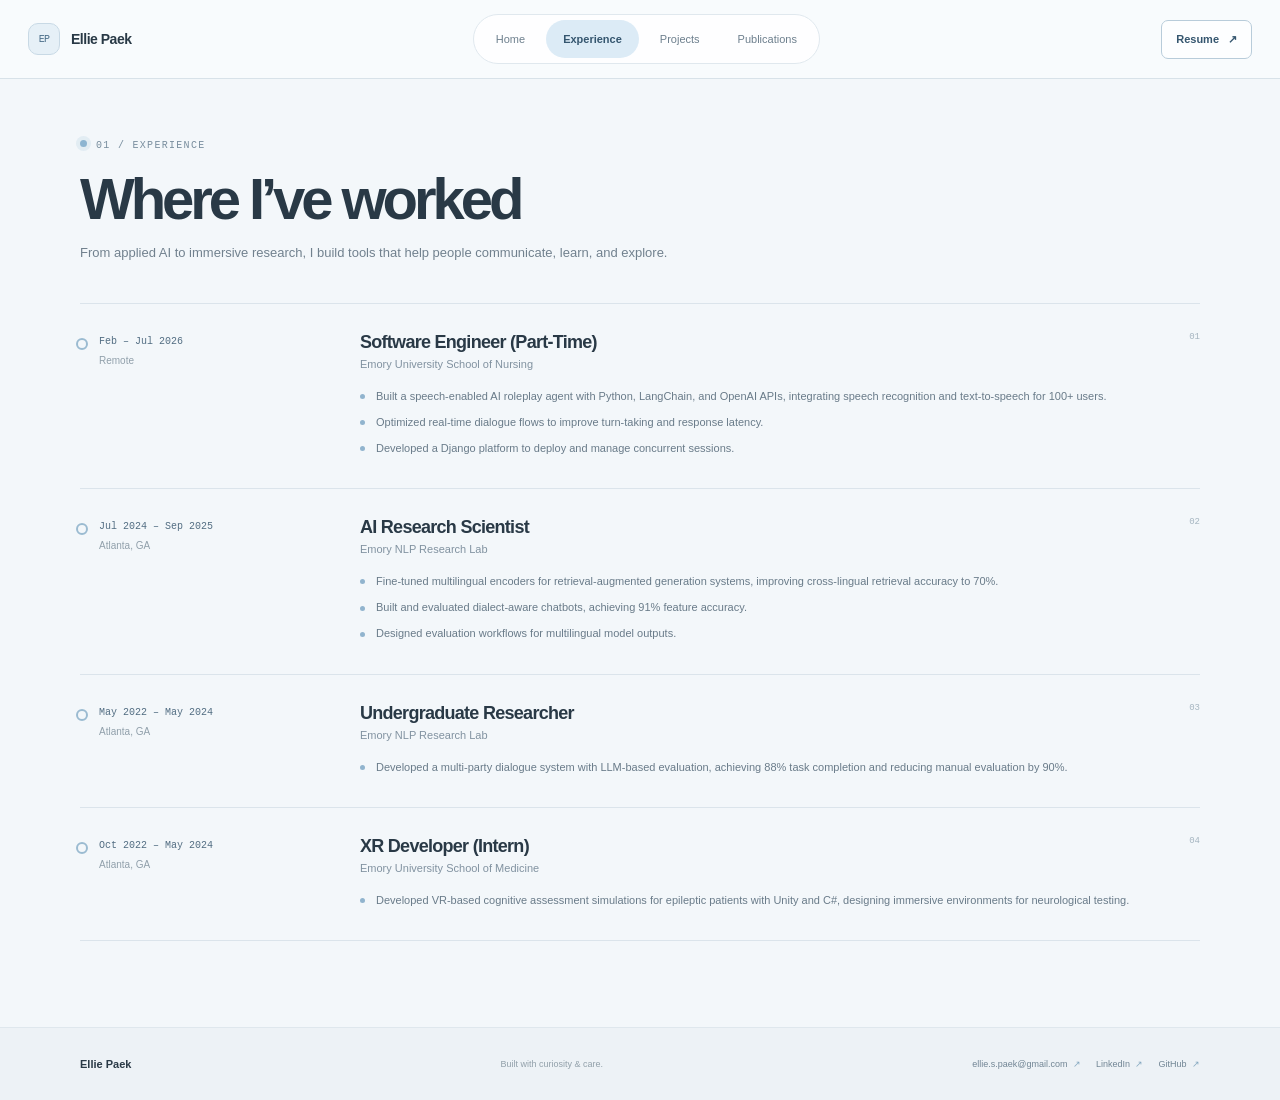
==== experience.html @ bc0ca7fd "adjust pages" ====
<!doctype html>
<html lang="en">
  <head>
    <meta charset="utf-8">
    <meta name="viewport" content="width=device-width, initial-scale=1">
    <meta name="theme-color" content="#f3f7fa">
    <meta name="description" content="Experience across applied AI, NLP research, and immersive systems.">
    <title>Experience — Portfolio</title>
    <link rel="icon" href="favicon.svg" type="image/svg+xml">
    <link rel="stylesheet" href="styles.css">
    <script src="content.js" defer></script>
    <script src="site.js" defer></script>
  </head>
  <body data-page="experience">
    <a class="skip-link" href="#main">Skip to content</a>
    <header class="site-header">
      <div class="header-inner">
        <a class="wordmark" href="index.html" aria-label="Home"><span class="wordmark-mark" aria-hidden="true">EP</span><span data-profile="name">Ellie Paek</span></a>
        <nav class="main-nav" aria-label="Main navigation">
          <a href="index.html" data-nav="home">Home</a><a href="experience.html" data-nav="experience">Experience</a><a href="projects.html" data-nav="projects">Projects</a><a href="publications.html" data-nav="publications">Publications</a>
        </nav>
        <a class="header-resume" href="assets/resume.pdf" target="_blank" rel="noopener">Resume <span aria-hidden="true">↗</span></a>
      </div>
    </header>
    <main id="main" class="page-main section-shell">
      <section class="page-intro" aria-labelledby="page-title">
        <p class="eyebrow"><span class="eyebrow-dot"></span>01 / EXPERIENCE</p>
        <h1 id="page-title">Where I’ve worked</h1>
        <p>From applied AI to immersive research, I build tools that help people communicate, learn, and explore.</p>
      </section>
      <section class="experience-list" id="experience-list" aria-label="Work experience"></section>
    </main>
    <footer class="site-footer"><div class="section-shell footer-inner"><a class="footer-name" href="index.html" data-profile="name">Ellie Paek</a><p>Built with curiosity &amp; care.</p><div class="footer-links" id="footer-links"></div></div></footer>
  </body>
</html>
---- styles.css ----
:root {
  --canvas: #f3f7fa;
  --surface: #ffffff;
  --surface-blue: #e8f1f7;
  --surface-silver: #edf1f4;
  --silver: #d4dfe7;
  --ink: #293946;
  --muted: #71818e;
  --line: #dbe4eb;
  --blue: #8eb1cb;
  --blue-soft: #dcecf8;
  --blue-deep: #476b87;
  --blue-dark: #35566f;
  --serif: Georgia, "Times New Roman", serif;
  --sans: "Avenir Next", Avenir, "Segoe UI", sans-serif;
  --display: "Avenir Next", Avenir, "Segoe UI", sans-serif;
  --mono: "SFMono-Regular", Consolas, "Liberation Mono", monospace;
  color-scheme: light;
}

* { box-sizing: border-box; }
body { min-width: 320px; margin: 0; color: var(--ink); background: var(--canvas); font-family: var(--sans); -webkit-font-smoothing: antialiased; }
a { color: inherit; text-decoration: none; }
a:focus-visible { outline: 3px solid #8db5d1; outline-offset: 3px; border-radius: 5px; }
::selection { color: var(--blue-dark); background: var(--blue-soft); }
.section-shell { width: min(1120px, calc(100% - 56px)); margin-inline: auto; }
.skip-link { position: fixed; z-index: 30; top: 10px; left: 10px; padding: 12px 16px; transform: translateY(-160%); color: white; background: var(--blue-dark); border-radius: 7px; }
.skip-link:focus { transform: translateY(0); }

.site-header { position: sticky; z-index: 20; top: 0; border-bottom: 1px solid rgba(208, 220, 229, .78); background: rgba(248, 251, 253, .94); backdrop-filter: blur(14px); }
.header-inner { display: flex; align-items: center; justify-content: space-between; gap: 28px; width: min(1280px, calc(100% - 56px)); min-height: 78px; margin-inline: auto; }
.wordmark { display: inline-flex; align-items: center; gap: 11px; flex: 0 0 auto; font-size: 14px; font-weight: 700; letter-spacing: -.035em; white-space: nowrap; }
.wordmark-mark { display: grid; width: 32px; height: 32px; place-items: center; border: 1px solid #c8d9e5; border-radius: 10px; color: var(--blue-deep); background: #e6f0f7; font: 10px var(--mono); letter-spacing: -.07em; }
.main-nav { display: flex; align-items: center; gap: 4px; padding: 5px; border: 1px solid #e0e8ee; border-radius: 999px; background: rgba(255, 255, 255, .76); }
.main-nav a { display: inline-flex; min-height: 38px; align-items: center; padding: 0 17px; border-radius: 999px; color: #6d7f8d; font-size: 11px; transition: color .18s ease, background .18s ease; white-space: nowrap; }
.main-nav a:hover { color: var(--blue-dark); background: #f0f6fa; }
.main-nav a[aria-current="page"] { color: var(--blue-dark); background: #dcebf6; font-weight: 700; }
.header-resume { display: inline-flex; align-items: center; gap: 9px; min-height: 39px; padding: 0 14px; border: 1px solid #b8ccda; border-radius: 7px; color: var(--blue-dark); background: rgba(255,255,255,.75); font-size: 11px; font-weight: 650; white-space: nowrap; transition: background .18s ease, border-color .18s ease; }
.header-resume:hover { border-color: var(--blue); background: #e8f2f8; }

.eyebrow { margin: 0; color: #788d9d; font: 10px var(--mono); letter-spacing: .13em; text-transform: uppercase; }
.eyebrow-dot { display: inline-block; width: 7px; height: 7px; margin-right: 9px; border-radius: 50%; background: #8db5d1; box-shadow: 0 0 0 4px rgba(141, 181, 209, .17); vertical-align: 1px; }
.hero { display: grid; grid-template-columns: minmax(0, 1fr) minmax(340px, .82fr); align-items: center; gap: clamp(44px, 7vw, 88px); padding-top: 65px; padding-bottom: 51px; }
.hero h1 { margin: 22px 0 18px; font: 750 clamp(46px, 6.5vw, 74px)/1.045 var(--display); letter-spacing: -.075em; }
.headline-accent { color: #6d98b6; font-family: var(--serif); font-weight: 400; font-style: italic; letter-spacing: -.06em; }
.hero-lede { max-width: 470px; margin: 0; color: #687b89; font-size: 15px; line-height: 1.8; }
.hero-actions { display: flex; align-items: center; flex-wrap: wrap; gap: 24px; margin-top: 27px; }
.button { display: inline-flex; min-height: 46px; align-items: center; justify-content: center; gap: 18px; padding: 0 17px; border: 1px solid transparent; border-radius: 7px; font-size: 11px; font-weight: 650; transition: transform .18s ease, background .18s ease; }
.button:hover { transform: translateY(-2px); }
.button-primary { color: white; background: var(--blue-deep); box-shadow: 0 5px 14px rgba(71, 107, 135, .14); }
.button-primary:hover { background: var(--blue-dark); }
.text-link { color: var(--blue-deep); font-size: 11px; font-weight: 650; }
.text-link:hover { color: #3a617f; }
.text-link span { margin-left: 5px; }
.hero-socials { display: flex; flex-wrap: wrap; gap: 20px; margin-top: 33px; }
.hero-socials a, .footer-links a { color: #718594; font-size: 10px; transition: color .18s ease; }
.hero-socials a:hover, .footer-links a:hover { color: var(--blue-deep); }
.hero-socials a span, .footer-links a span { margin-left: 3px; color: #86a9c1; }

.hero-art { position: relative; min-height: 390px; overflow: hidden; padding: 18px 21px 16px; border: 1px solid #d3e1eb; border-radius: 16px; background: linear-gradient(145deg, #deedf7 2%, #eaf1f5 53%, #edf2f5 100%); box-shadow: 0 17px 45px rgba(89, 120, 144, .09); }
.hero-art::before { position: absolute; top: -80px; right: -70px; width: 220px; height: 220px; border: 1px solid rgba(111, 151, 181, .18); border-radius: 50%; content: ""; }
.art-topline, .art-bottomline { position: relative; z-index: 2; display: flex; justify-content: space-between; gap: 14px; color: #7891a3; font: 9px var(--mono); letter-spacing: .1em; }
.orbit-graphic { position: relative; width: min(100%, 315px); aspect-ratio: 1; margin: 0 auto -28px; }
.orbit { position: absolute; inset: 11% 7%; border: 1px solid rgba(68, 106, 137, .23); border-radius: 50%; transform: rotate(-24deg) scaleY(.55); }
.orbit-one { inset: 17% 9%; transform: rotate(47deg) scaleY(.58); }
.orbit-two { inset: 9% 15%; transform: rotate(-55deg) scaleY(.68); }
.orbit-three { inset: 25% 8%; transform: rotate(4deg) scaleY(.83); }
.orbit-core { position: absolute; top: 50%; left: 50%; display: grid; width: 78px; height: 78px; place-items: center; transform: translate(-50%, -50%); border: 1px solid rgba(63, 100, 128, .22); border-radius: 50%; color: var(--blue-deep); background: rgba(255, 255, 255, .82); box-shadow: 0 0 0 11px rgba(255,255,255,.36), 0 0 0 12px rgba(74,117,149,.1); font: 12px var(--mono); }
.orbit-node { position: absolute; display: block; width: 11px; height: 11px; border: 3px solid #e5eff5; border-radius: 50%; background: #7ca4c1; box-shadow: 0 0 0 1px rgba(66, 102, 130, .22); }
.node-one { top: 16%; left: 35%; }
.node-two { top: 55%; right: 11%; background: #a4b8c7; }
.node-three { bottom: 12%; left: 34%; background: #9abbd2; }
.orbit-label { position: absolute; color: #7891a3; font: 8px var(--mono); letter-spacing: .13em; }
.label-one { top: 22%; right: 8%; }
.label-two { bottom: 24%; right: 8%; }
.label-three { top: 47%; left: 5%; }
.art-caption { position: relative; z-index: 2; display: flex; align-items: end; justify-content: space-between; padding: 0 3px 16px; }
.art-kicker { margin: 0 0 7px; color: #8297a6; font: 9px var(--mono); letter-spacing: .1em; text-transform: uppercase; }
.art-caption h2 { margin: 0; color: #314a5c; font: 550 21px/1.22 var(--display); letter-spacing: -.05em; }
.caption-arrow { display: grid; width: 29px; height: 29px; place-items: center; border: 1px solid rgba(69, 108, 139, .3); border-radius: 50%; color: var(--blue-deep); font-size: 13px; }
.art-bottomline { padding-top: 11px; border-top: 1px solid rgba(72, 108, 136, .18); font-size: 8px; }

.impact-grid { display: grid; grid-template-columns: repeat(3, minmax(0, 1fr)); gap: 15px; padding-bottom: 48px; }
.highlight-card { position: relative; display: grid; min-height: 98px; grid-template-columns: auto 1fr; align-content: center; align-items: center; column-gap: 15px; padding: 18px 21px; border: 1px solid var(--line); border-radius: 11px; background: rgba(255,255,255,.76); }
.impact-number { grid-row: span 2; color: #6288a5; font: 650 33px/.95 var(--display); letter-spacing: -.07em; }
.impact-label { max-width: 220px; color: #71818e; font-size: 10px; line-height: 1.45; }
.impact-index { position: absolute; top: 13px; right: 14px; color: #a1b2bf; font: 8px var(--mono); }

.home-profile { display: grid; grid-template-columns: .94fr 1.06fr; gap: 16px; padding-bottom: 30px; }
.profile-card { min-width: 0; padding: 26px 27px 27px; border: 1px solid var(--line); border-radius: 12px; background: var(--surface); }
.profile-card h2 { margin: 10px 0 22px; font: 600 24px/1.18 var(--display); letter-spacing: -.055em; }
.education-item { padding-top: 15px; border-top: 1px solid var(--line); }
.education-top { display: flex; align-items: baseline; justify-content: space-between; gap: 12px; }
.education-top h3 { margin: 0; font: 650 13px var(--display); }
.education-top span { color: #8798a5; font: 9px var(--mono); white-space: nowrap; }
.education-location { margin: 6px 0 0; color: #95a3ae; font-size: 10px; }
.degree-list { display: grid; gap: 8px; margin: 15px 0 0; padding: 0; list-style: none; }
.degree-list li { color: #657888; font-size: 10px; line-height: 1.55; }
.education-detail { margin: 13px 0 0; color: #8796a2; font-size: 10px; line-height: 1.7; }
.skills-list { display: grid; grid-template-columns: 1fr 1fr; gap: 18px 20px; }
.skill-group h3 { margin: 0; color: #6e8292; font: 10px var(--mono); }
.tag-list { display: flex; flex-wrap: wrap; gap: 6px; margin: 10px 0 0; padding: 0; list-style: none; }
.tag-list li { padding: 6px 8px; border: 1px solid #d9e4eb; border-radius: 5px; color: #647b8e; background: #f6f9fb; font: 8px var(--mono); }

.resume-band { display: flex; align-items: center; justify-content: space-between; gap: 28px; margin-bottom: 58px; padding: 26px 30px; border: 1px solid #cedde7; border-radius: 12px; background: linear-gradient(100deg, #e1eef7, #ecf1f4); }
.resume-band .eyebrow { color: #718b9e; }
.resume-band h2 { margin: 7px 0 5px; font: 600 25px var(--display); letter-spacing: -.055em; }
.resume-band p:last-child { margin: 0; color: #708392; font-size: 10px; }
.resume-actions { display: flex; align-items: center; flex-wrap: wrap; gap: 18px; }
.button-light { border-color: #c8dbe8; color: var(--blue-dark); background: rgba(255,255,255,.78); }
.button-light:hover { background: white; }
.resume-download { color: #617b8f; font-size: 10px; font-weight: 600; }
.resume-download span { margin-left: 4px; color: #86a9c1; }

.page-main { min-height: calc(100vh - 178px); padding-top: 61px; padding-bottom: 86px; }
.page-intro { max-width: 760px; margin-bottom: 39px; }
.page-intro h1 { margin: 17px 0 11px; font: 650 clamp(39px, 5vw, 58px)/1.08 var(--display); letter-spacing: -.07em; }
.page-intro > p:last-child { max-width: 600px; margin: 0; color: #71818e; font-size: 13px; line-height: 1.7; }

.experience-list { border-top: 1px solid var(--line); }
.experience-item { position: relative; display: grid; grid-template-columns: 185px minmax(0, 1fr); gap: clamp(28px, 6vw, 76px); padding: 28px 0 31px 19px; border-bottom: 1px solid var(--line); }
.experience-item::before { position: absolute; top: 34px; left: -4px; width: 8px; height: 8px; border: 2px solid #9bbbd1; border-radius: 50%; background: var(--canvas); content: ""; }
.experience-date { display: flex; flex-direction: column; gap: 8px; padding-top: 4px; color: #526d82; font: 10px var(--mono); }
.experience-location { color: #91a0ab; font: 10px var(--sans); }
.experience-title-row { display: flex; justify-content: space-between; gap: 22px; }
.experience-body h2 { margin: 0; font: 650 18px var(--display); letter-spacing: -.04em; }
.organization { margin: 5px 0 0; color: #8192a0; font-size: 11px; }
.entry-number { color: #a5b5c0; font: 9px var(--mono); }
.experience-body ul { display: grid; gap: 8px; margin: 17px 0 0; padding: 0; list-style: none; }
.experience-body li { position: relative; padding-left: 16px; color: #697b89; font-size: 11px; line-height: 1.65; }
.experience-body li::before { position: absolute; top: .66em; left: 0; width: 5px; height: 5px; border-radius: 50%; background: #91b4ce; content: ""; }

.project-grid { display: grid; grid-template-columns: repeat(2, minmax(0, 1fr)); align-items: stretch; gap: 18px; }
.project-card { overflow: hidden; border: 1px solid var(--line); border-radius: 12px; background: var(--surface); box-shadow: 0 6px 22px rgba(77, 105, 125, .045); }
.project-top { display: flex; align-items: center; justify-content: space-between; gap: 12px; padding: 15px 17px; color: #8b9aa5; font: 9px var(--mono); letter-spacing: .06em; }
.project-index { color: #6686a0; }
.project-art { position: relative; display: grid; height: 175px; place-items: center; overflow: hidden; margin: 0 11px; border-radius: 7px; }
.project-art-blue { background: #dcecf8; }
.project-art-silver { background: #e8edf1; }
.project-art::before, .project-art::after { position: absolute; width: 230px; height: 76px; transform: rotate(-18deg); border: 1px solid rgba(80, 117, 145, .22); border-radius: 50%; content: ""; }
.project-art::after { width: 260px; height: 112px; transform: rotate(29deg); }
.project-art-word { position: relative; z-index: 1; color: rgba(49, 74, 94, .82); font: 750 31px var(--display); letter-spacing: -.08em; }
.project-art-mark { position: absolute; right: 20px; bottom: 12px; color: rgba(65, 96, 120, .68); font: 31px var(--serif); }
.project-copy { padding: 21px 22px 22px; }
.project-copy h2 { margin: 0 0 10px; font: 650 21px var(--display); letter-spacing: -.05em; }
.project-copy h2 a:hover { color: var(--blue-deep); }
.project-copy h2 a span { color: #84a9c4; font-size: 12px; }
.project-copy p { margin: 0; color: #687c8b; font-size: 11px; line-height: 1.7; }
.project-copy .project-detail { margin-top: 8px; color: #8796a1; font-size: 10px; }

.publication-list { border-top: 1px solid var(--line); }
.publication-item { display: grid; grid-template-columns: 40px minmax(0, 1fr); gap: 15px; padding: 24px 18px; border-bottom: 1px solid var(--line); background: rgba(255,255,255,.48); }
.publication-item:nth-child(even) { background: rgba(230, 239, 245, .42); }
.publication-index { padding-top: 4px; color: #7294ae; font: 10px var(--mono); }
.publication-main h2 { max-width: 760px; margin: 0; font: 550 16px/1.5 var(--display); letter-spacing: -.02em; }
.publication-main h2 a:hover { color: var(--blue-deep); }
.publication-main h2 a span { padding-left: 4px; color: #7ea4c0; font-size: 12px; }
.publication-main p { margin: 9px 0 0; color: #8193a0; font: 9px var(--mono); }

.site-footer { border-top: 1px solid #dfe7ed; background: rgba(233, 240, 245, .58); }
.footer-inner { display: flex; align-items: center; justify-content: space-between; gap: 20px; min-height: 72px; }
.footer-name { font: 650 11px var(--display); }
.footer-inner > p { margin: 0; color: #92a0aa; font-size: 9px; }
.footer-links { display: flex; flex-wrap: wrap; gap: 15px; }
.footer-links a { font-size: 9px; }

@media (max-width: 850px) {
  .header-inner { gap: 15px; }
  .main-nav a { padding-inline: 12px; }
  .hero { grid-template-columns: minmax(0, 1fr) minmax(290px, .82fr); gap: 28px; }
  .hero-art { min-height: 355px; }
  .orbit-graphic { width: min(100%, 290px); margin-top: -3px; }
  .impact-number { font-size: 29px; }
  .highlight-card { padding-inline: 15px; column-gap: 11px; }
}
@media (max-width: 700px) {
  .section-shell { width: min(100% - 36px, 560px); }
  .header-inner { display: grid; grid-template-columns: 1fr auto; gap: 10px; width: calc(100% - 36px); padding-block: 10px 8px; }
  .wordmark { font-size: 12px; }
  .main-nav { grid-column: 1 / -1; grid-row: 2; width: 100%; justify-content: flex-start; overflow-x: auto; border-radius: 9px; scrollbar-width: none; }
  .main-nav::-webkit-scrollbar { display: none; }
  .main-nav a { min-height: 37px; padding-inline: 15px; }
  .header-resume { grid-column: 2; grid-row: 1; min-height: 36px; }
  .hero { grid-template-columns: 1fr; gap: 35px; padding-top: 43px; padding-bottom: 31px; }
  .hero h1 { margin-top: 19px; font-size: clamp(45px, 11.5vw, 62px); }
  .hero-lede { font-size: 13px; }
  .hero-art { min-height: 345px; }
  .orbit-graphic { width: min(100%, 285px); }
  .hero-socials { margin-top: 26px; }
  .impact-grid { grid-template-columns: 1fr; gap: 9px; padding-bottom: 30px; }
  .highlight-card { min-height: 75px; padding: 13px 17px; }
  .impact-number { min-width: 76px; font-size: 28px; }
  .home-profile { grid-template-columns: 1fr; gap: 11px; padding-bottom: 22px; }
  .profile-card { padding: 23px 21px; }
  .profile-card h2 { font-size: 22px; }
  .resume-band { display: block; margin-bottom: 35px; padding: 23px 21px; }
  .resume-band h2 { font-size: 23px; }
  .resume-actions { margin-top: 20px; }
  .page-main { min-height: calc(100vh - 200px); padding-top: 43px; padding-bottom: 57px; }
  .page-intro { margin-bottom: 30px; }
  .page-intro h1 { font-size: clamp(38px, 9vw, 50px); }
  .page-intro > p:last-child { font-size: 12px; }
  .experience-item { grid-template-columns: 1fr; gap: 12px; padding: 23px 0 25px 17px; }
  .experience-date { flex-direction: row; gap: 14px; }
  .experience-body h2 { font-size: 16px; }
  .experience-body ul { margin-top: 13px; }
  .project-grid { grid-template-columns: 1fr; gap: 13px; }
  .project-art { height: 155px; }
  .publication-item { grid-template-columns: 28px minmax(0,1fr); gap: 10px; padding: 20px 12px; }
  .publication-main h2 { font-size: 14px; }
  .footer-inner { flex-wrap: wrap; min-height: 0; padding-block: 18px 21px; row-gap: 9px; }
  .footer-name { width: calc(50% - 10px); }
  .footer-inner > p { order: 3; width: 100%; }
  .footer-links { justify-content: flex-end; width: calc(50% + 10px); gap: 10px; }
}
@media (max-width: 390px) {
  .section-shell, .header-inner { width: calc(100% - 30px); }
  .main-nav a { padding-inline: 11px; font-size: 10px; }
  .hero-actions { gap: 16px; }
  .skills-list { grid-template-columns: 1fr; }
  .education-top { display: block; }
  .education-top span { display: block; margin-top: 5px; }
}
@media (prefers-reduced-motion: reduce) {
  *, *::before, *::after { transition-duration: .01ms !important; }
}
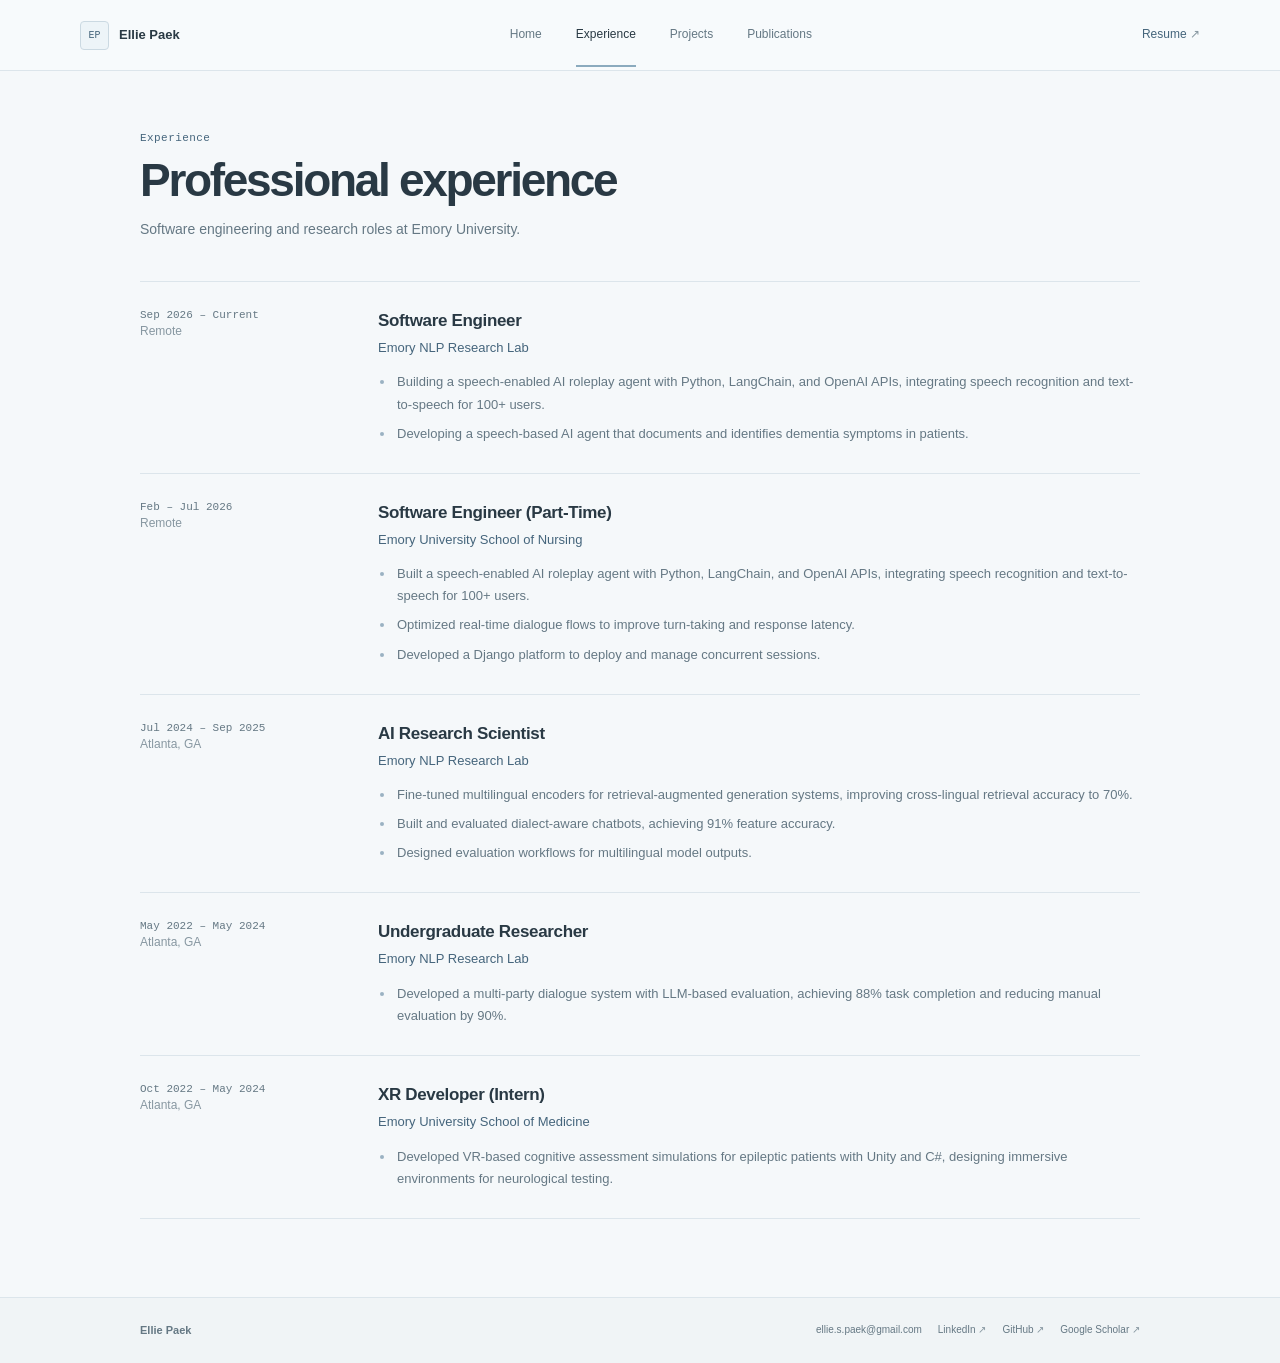
==== commit 654bd863: "updated resume" ====
--- a/experience.html
+++ b/experience.html
@@ -3,10 +3,10 @@
   <head>
     <meta charset="utf-8">
     <meta name="viewport" content="width=device-width, initial-scale=1">
-    <meta name="theme-color" content="#f3f7fa">
+    <meta name="theme-color" content="#f5f8fa">
     <meta name="description" content="Experience across applied AI, NLP research, and immersive systems.">
-    <title>Experience — Portfolio</title>
-    <link rel="icon" href="favicon.svg" type="image/svg+xml">
+    <title>Experience — Ellie Paek</title>
+    <link rel="icon" href="fronticon.png" type="image/png">
     <link rel="stylesheet" href="styles.css">
     <script src="content.js" defer></script>
     <script src="site.js" defer></script>
@@ -24,12 +24,12 @@
     </header>
     <main id="main" class="page-main section-shell">
       <section class="page-intro" aria-labelledby="page-title">
-        <p class="eyebrow"><span class="eyebrow-dot"></span>01 / EXPERIENCE</p>
-        <h1 id="page-title">Where I’ve worked</h1>
-        <p>From applied AI to immersive research, I build tools that help people communicate, learn, and explore.</p>
+        <p class="eyebrow">Experience</p>
+        <h1 id="page-title">Professional experience</h1>
+        <p>Software engineering and research roles at Emory University.</p>
       </section>
       <section class="experience-list" id="experience-list" aria-label="Work experience"></section>
     </main>
-    <footer class="site-footer"><div class="section-shell footer-inner"><a class="footer-name" href="index.html" data-profile="name">Ellie Paek</a><p>Built with curiosity &amp; care.</p><div class="footer-links" id="footer-links"></div></div></footer>
+    <footer class="site-footer"><div class="section-shell footer-inner"><a class="footer-name" href="index.html" data-profile="name">Ellie Paek</a><div class="footer-links" id="footer-links"></div></div></footer>
   </body>
 </html>
--- a/styles.css
+++ b/styles.css
@@ -1,226 +1,139 @@
 :root {
-  --canvas: #f3f7fa;
+  --canvas: #f5f8fa;
   --surface: #ffffff;
-  --surface-blue: #e8f1f7;
-  --surface-silver: #edf1f4;
-  --silver: #d4dfe7;
-  --ink: #293946;
-  --muted: #71818e;
-  --line: #dbe4eb;
-  --blue: #8eb1cb;
-  --blue-soft: #dcecf8;
-  --blue-deep: #476b87;
-  --blue-dark: #35566f;
-  --serif: Georgia, "Times New Roman", serif;
+  --surface-blue: #edf4f8;
+  --surface-silver: #eff2f4;
+  --ink: #293944;
+  --muted: #657884;
+  --quiet: #8797a1;
+  --line: #dce5eb;
+  --blue: #7595ad;
+  --blue-dark: #45657c;
   --sans: "Avenir Next", Avenir, "Segoe UI", sans-serif;
-  --display: "Avenir Next", Avenir, "Segoe UI", sans-serif;
   --mono: "SFMono-Regular", Consolas, "Liberation Mono", monospace;
   color-scheme: light;
 }
 
 * { box-sizing: border-box; }
-body { min-width: 320px; margin: 0; color: var(--ink); background: var(--canvas); font-family: var(--sans); -webkit-font-smoothing: antialiased; }
+html { min-width: 320px; }
+body { min-width: 320px; margin: 0; color: var(--ink); background: var(--canvas); font: 15px/1.65 var(--sans); -webkit-font-smoothing: antialiased; }
 a { color: inherit; text-decoration: none; }
-a:focus-visible { outline: 3px solid #8db5d1; outline-offset: 3px; border-radius: 5px; }
-::selection { color: var(--blue-dark); background: var(--blue-soft); }
-.section-shell { width: min(1120px, calc(100% - 56px)); margin-inline: auto; }
-.skip-link { position: fixed; z-index: 30; top: 10px; left: 10px; padding: 12px 16px; transform: translateY(-160%); color: white; background: var(--blue-dark); border-radius: 7px; }
+a:hover { color: var(--blue-dark); }
+a:focus-visible { outline: 2px solid var(--blue); outline-offset: 4px; border-radius: 2px; }
+::selection { color: var(--ink); background: #dceaf2; }
+.section-shell { width: min(1000px, calc(100% - 56px)); margin-inline: auto; }
+.skip-link { position: fixed; z-index: 30; top: 10px; left: 10px; padding: 10px 14px; transform: translateY(-160%); color: white; background: var(--blue-dark); }
 .skip-link:focus { transform: translateY(0); }
 
-.site-header { position: sticky; z-index: 20; top: 0; border-bottom: 1px solid rgba(208, 220, 229, .78); background: rgba(248, 251, 253, .94); backdrop-filter: blur(14px); }
-.header-inner { display: flex; align-items: center; justify-content: space-between; gap: 28px; width: min(1280px, calc(100% - 56px)); min-height: 78px; margin-inline: auto; }
-.wordmark { display: inline-flex; align-items: center; gap: 11px; flex: 0 0 auto; font-size: 14px; font-weight: 700; letter-spacing: -.035em; white-space: nowrap; }
-.wordmark-mark { display: grid; width: 32px; height: 32px; place-items: center; border: 1px solid #c8d9e5; border-radius: 10px; color: var(--blue-deep); background: #e6f0f7; font: 10px var(--mono); letter-spacing: -.07em; }
-.main-nav { display: flex; align-items: center; gap: 4px; padding: 5px; border: 1px solid #e0e8ee; border-radius: 999px; background: rgba(255, 255, 255, .76); }
-.main-nav a { display: inline-flex; min-height: 38px; align-items: center; padding: 0 17px; border-radius: 999px; color: #6d7f8d; font-size: 11px; transition: color .18s ease, background .18s ease; white-space: nowrap; }
-.main-nav a:hover { color: var(--blue-dark); background: #f0f6fa; }
-.main-nav a[aria-current="page"] { color: var(--blue-dark); background: #dcebf6; font-weight: 700; }
-.header-resume { display: inline-flex; align-items: center; gap: 9px; min-height: 39px; padding: 0 14px; border: 1px solid #b8ccda; border-radius: 7px; color: var(--blue-dark); background: rgba(255,255,255,.75); font-size: 11px; font-weight: 650; white-space: nowrap; transition: background .18s ease, border-color .18s ease; }
-.header-resume:hover { border-color: var(--blue); background: #e8f2f8; }
+.site-header { position: sticky; z-index: 20; top: 0; border-bottom: 1px solid var(--line); background: rgba(247, 250, 252, .96); }
+.header-inner { display: flex; align-items: center; justify-content: space-between; gap: 25px; width: min(1120px, calc(100% - 56px)); min-height: 70px; margin-inline: auto; }
+.wordmark { display: inline-flex; align-items: center; gap: 10px; flex: 0 0 auto; font-size: 13px; font-weight: 650; white-space: nowrap; }
+.wordmark-mark { display: grid; width: 29px; height: 29px; place-items: center; border: 1px solid #cbd9e2; border-radius: 4px; color: var(--blue-dark); background: var(--surface-blue); font: 10px var(--mono); }
+.main-nav { display: flex; align-items: center; gap: clamp(16px, 3vw, 34px); }
+.main-nav a { padding: 22px 0 20px; border-bottom: 2px solid transparent; color: var(--muted); font-size: 12px; white-space: nowrap; }
+.main-nav a:hover { color: var(--ink); }
+.main-nav a[aria-current="page"] { border-bottom-color: #8baabe; color: var(--ink); }
+.header-resume { color: var(--blue-dark); font-size: 12px; white-space: nowrap; }
+.header-resume span, .resume-actions span { color: var(--quiet); }
 
-.eyebrow { margin: 0; color: #788d9d; font: 10px var(--mono); letter-spacing: .13em; text-transform: uppercase; }
-.eyebrow-dot { display: inline-block; width: 7px; height: 7px; margin-right: 9px; border-radius: 50%; background: #8db5d1; box-shadow: 0 0 0 4px rgba(141, 181, 209, .17); vertical-align: 1px; }
-.hero { display: grid; grid-template-columns: minmax(0, 1fr) minmax(340px, .82fr); align-items: center; gap: clamp(44px, 7vw, 88px); padding-top: 65px; padding-bottom: 51px; }
-.hero h1 { margin: 22px 0 18px; font: 750 clamp(46px, 6.5vw, 74px)/1.045 var(--display); letter-spacing: -.075em; }
-.headline-accent { color: #6d98b6; font-family: var(--serif); font-weight: 400; font-style: italic; letter-spacing: -.06em; }
-.hero-lede { max-width: 470px; margin: 0; color: #687b89; font-size: 15px; line-height: 1.8; }
-.hero-actions { display: flex; align-items: center; flex-wrap: wrap; gap: 24px; margin-top: 27px; }
-.button { display: inline-flex; min-height: 46px; align-items: center; justify-content: center; gap: 18px; padding: 0 17px; border: 1px solid transparent; border-radius: 7px; font-size: 11px; font-weight: 650; transition: transform .18s ease, background .18s ease; }
-.button:hover { transform: translateY(-2px); }
-.button-primary { color: white; background: var(--blue-deep); box-shadow: 0 5px 14px rgba(71, 107, 135, .14); }
-.button-primary:hover { background: var(--blue-dark); }
-.text-link { color: var(--blue-deep); font-size: 11px; font-weight: 650; }
-.text-link:hover { color: #3a617f; }
-.text-link span { margin-left: 5px; }
-.hero-socials { display: flex; flex-wrap: wrap; gap: 20px; margin-top: 33px; }
-.hero-socials a, .footer-links a { color: #718594; font-size: 10px; transition: color .18s ease; }
-.hero-socials a:hover, .footer-links a:hover { color: var(--blue-deep); }
-.hero-socials a span, .footer-links a span { margin-left: 3px; color: #86a9c1; }
+.eyebrow { margin: 0; color: var(--blue-dark); font: 11px var(--mono); letter-spacing: .04em; }
+.home-main { min-height: calc(100vh - 130px); padding-top: 75px; padding-bottom: 54px; }
+.home-intro { max-width: 700px; padding-bottom: 41px; }
+.home-intro h1 { margin: 8px 0 15px; font-size: clamp(38px, 6vw, 56px); font-weight: 560; line-height: 1.13; letter-spacing: -.055em; }
+.home-lede { max-width: 630px; margin: 0; color: var(--muted); font-size: 16px; line-height: 1.8; }
+.contact-links { display: flex; flex-wrap: wrap; gap: 9px 22px; margin-top: 22px; }
+.contact-links a { color: var(--blue-dark); font-size: 12px; }
+.contact-links a:hover, .footer-links a:hover { text-decoration: underline; text-underline-offset: 3px; }
+.contact-links span, .footer-links span { color: var(--quiet); font-size: 10px; }
 
-.hero-art { position: relative; min-height: 390px; overflow: hidden; padding: 18px 21px 16px; border: 1px solid #d3e1eb; border-radius: 16px; background: linear-gradient(145deg, #deedf7 2%, #eaf1f5 53%, #edf2f5 100%); box-shadow: 0 17px 45px rgba(89, 120, 144, .09); }
-.hero-art::before { position: absolute; top: -80px; right: -70px; width: 220px; height: 220px; border: 1px solid rgba(111, 151, 181, .18); border-radius: 50%; content: ""; }
-.art-topline, .art-bottomline { position: relative; z-index: 2; display: flex; justify-content: space-between; gap: 14px; color: #7891a3; font: 9px var(--mono); letter-spacing: .1em; }
-.orbit-graphic { position: relative; width: min(100%, 315px); aspect-ratio: 1; margin: 0 auto -28px; }
-.orbit { position: absolute; inset: 11% 7%; border: 1px solid rgba(68, 106, 137, .23); border-radius: 50%; transform: rotate(-24deg) scaleY(.55); }
-.orbit-one { inset: 17% 9%; transform: rotate(47deg) scaleY(.58); }
-.orbit-two { inset: 9% 15%; transform: rotate(-55deg) scaleY(.68); }
-.orbit-three { inset: 25% 8%; transform: rotate(4deg) scaleY(.83); }
-.orbit-core { position: absolute; top: 50%; left: 50%; display: grid; width: 78px; height: 78px; place-items: center; transform: translate(-50%, -50%); border: 1px solid rgba(63, 100, 128, .22); border-radius: 50%; color: var(--blue-deep); background: rgba(255, 255, 255, .82); box-shadow: 0 0 0 11px rgba(255,255,255,.36), 0 0 0 12px rgba(74,117,149,.1); font: 12px var(--mono); }
-.orbit-node { position: absolute; display: block; width: 11px; height: 11px; border: 3px solid #e5eff5; border-radius: 50%; background: #7ca4c1; box-shadow: 0 0 0 1px rgba(66, 102, 130, .22); }
-.node-one { top: 16%; left: 35%; }
-.node-two { top: 55%; right: 11%; background: #a4b8c7; }
-.node-three { bottom: 12%; left: 34%; background: #9abbd2; }
-.orbit-label { position: absolute; color: #7891a3; font: 8px var(--mono); letter-spacing: .13em; }
-.label-one { top: 22%; right: 8%; }
-.label-two { bottom: 24%; right: 8%; }
-.label-three { top: 47%; left: 5%; }
-.art-caption { position: relative; z-index: 2; display: flex; align-items: end; justify-content: space-between; padding: 0 3px 16px; }
-.art-kicker { margin: 0 0 7px; color: #8297a6; font: 9px var(--mono); letter-spacing: .1em; text-transform: uppercase; }
-.art-caption h2 { margin: 0; color: #314a5c; font: 550 21px/1.22 var(--display); letter-spacing: -.05em; }
-.caption-arrow { display: grid; width: 29px; height: 29px; place-items: center; border: 1px solid rgba(69, 108, 139, .3); border-radius: 50%; color: var(--blue-deep); font-size: 13px; }
-.art-bottomline { padding-top: 11px; border-top: 1px solid rgba(72, 108, 136, .18); font-size: 8px; }
+.home-details { display: grid; grid-template-columns: .85fr 1.15fr; gap: 48px; padding: 25px 0 31px; border-top: 1px solid var(--line); border-bottom: 1px solid var(--line); }
+.detail-section h2, .resume-section h2 { margin: 0 0 18px; font-size: 17px; font-weight: 600; letter-spacing: -.02em; }
+.education-item { padding-top: 0; }
+.education-top { display: block; }
+.education-top h3 { margin: 0; font-size: 14px; font-weight: 600; }
+.education-top span { display: block; margin-top: 5px; color: var(--quiet); font: 11px var(--mono); }
+.education-location { margin: 3px 0 0; color: var(--quiet); font-size: 12px; }
+.degree-list { display: grid; gap: 7px; margin: 14px 0 0; padding: 0; list-style: none; }
+.degree-list li { color: var(--muted); font-size: 12px; line-height: 1.55; }
+.education-detail { margin: 12px 0 0; color: var(--quiet); font-size: 11px; line-height: 1.65; }
+.skills-list { display: grid; gap: 13px; }
+.skill-group { display: grid; grid-template-columns: 135px minmax(0, 1fr); gap: 12px; }
+.skill-group h3 { margin: 1px 0 0; color: var(--quiet); font-size: 11px; font-weight: 500; }
+.tag-list { display: flex; flex-wrap: wrap; gap: 0 9px; margin: 0; padding: 0; list-style: none; }
+.tag-list li { color: var(--muted); font-size: 11px; }
+.tag-list li:not(:last-child)::after { margin-left: 9px; color: #aab7c0; content: "·"; }
+.resume-section { display: flex; align-items: center; justify-content: space-between; gap: 24px; padding-top: 28px; }
+.resume-section h2 { margin-bottom: 2px; }
+.resume-section p { margin: 0; color: var(--muted); font-size: 12px; }
+.resume-actions { display: flex; flex-wrap: wrap; gap: 19px; }
+.resume-actions a { color: var(--blue-dark); font-size: 12px; }
 
-.impact-grid { display: grid; grid-template-columns: repeat(3, minmax(0, 1fr)); gap: 15px; padding-bottom: 48px; }
-.highlight-card { position: relative; display: grid; min-height: 98px; grid-template-columns: auto 1fr; align-content: center; align-items: center; column-gap: 15px; padding: 18px 21px; border: 1px solid var(--line); border-radius: 11px; background: rgba(255,255,255,.76); }
-.impact-number { grid-row: span 2; color: #6288a5; font: 650 33px/.95 var(--display); letter-spacing: -.07em; }
-.impact-label { max-width: 220px; color: #71818e; font-size: 10px; line-height: 1.45; }
-.impact-index { position: absolute; top: 13px; right: 14px; color: #a1b2bf; font: 8px var(--mono); }
-
-.home-profile { display: grid; grid-template-columns: .94fr 1.06fr; gap: 16px; padding-bottom: 30px; }
-.profile-card { min-width: 0; padding: 26px 27px 27px; border: 1px solid var(--line); border-radius: 12px; background: var(--surface); }
-.profile-card h2 { margin: 10px 0 22px; font: 600 24px/1.18 var(--display); letter-spacing: -.055em; }
-.education-item { padding-top: 15px; border-top: 1px solid var(--line); }
-.education-top { display: flex; align-items: baseline; justify-content: space-between; gap: 12px; }
-.education-top h3 { margin: 0; font: 650 13px var(--display); }
-.education-top span { color: #8798a5; font: 9px var(--mono); white-space: nowrap; }
-.education-location { margin: 6px 0 0; color: #95a3ae; font-size: 10px; }
-.degree-list { display: grid; gap: 8px; margin: 15px 0 0; padding: 0; list-style: none; }
-.degree-list li { color: #657888; font-size: 10px; line-height: 1.55; }
-.education-detail { margin: 13px 0 0; color: #8796a2; font-size: 10px; line-height: 1.7; }
-.skills-list { display: grid; grid-template-columns: 1fr 1fr; gap: 18px 20px; }
-.skill-group h3 { margin: 0; color: #6e8292; font: 10px var(--mono); }
-.tag-list { display: flex; flex-wrap: wrap; gap: 6px; margin: 10px 0 0; padding: 0; list-style: none; }
-.tag-list li { padding: 6px 8px; border: 1px solid #d9e4eb; border-radius: 5px; color: #647b8e; background: #f6f9fb; font: 8px var(--mono); }
-
-.resume-band { display: flex; align-items: center; justify-content: space-between; gap: 28px; margin-bottom: 58px; padding: 26px 30px; border: 1px solid #cedde7; border-radius: 12px; background: linear-gradient(100deg, #e1eef7, #ecf1f4); }
-.resume-band .eyebrow { color: #718b9e; }
-.resume-band h2 { margin: 7px 0 5px; font: 600 25px var(--display); letter-spacing: -.055em; }
-.resume-band p:last-child { margin: 0; color: #708392; font-size: 10px; }
-.resume-actions { display: flex; align-items: center; flex-wrap: wrap; gap: 18px; }
-.button-light { border-color: #c8dbe8; color: var(--blue-dark); background: rgba(255,255,255,.78); }
-.button-light:hover { background: white; }
-.resume-download { color: #617b8f; font-size: 10px; font-weight: 600; }
-.resume-download span { margin-left: 4px; color: #86a9c1; }
-
-.page-main { min-height: calc(100vh - 178px); padding-top: 61px; padding-bottom: 86px; }
-.page-intro { max-width: 760px; margin-bottom: 39px; }
-.page-intro h1 { margin: 17px 0 11px; font: 650 clamp(39px, 5vw, 58px)/1.08 var(--display); letter-spacing: -.07em; }
-.page-intro > p:last-child { max-width: 600px; margin: 0; color: #71818e; font-size: 13px; line-height: 1.7; }
+.page-main { min-height: calc(100vh - 130px); padding-top: 61px; padding-bottom: 78px; }
+.page-intro { max-width: 700px; margin-bottom: 39px; }
+.page-intro h1 { margin: 9px 0 10px; font-size: clamp(34px, 5vw, 46px); font-weight: 560; line-height: 1.2; letter-spacing: -.05em; }
+.page-intro > p:last-child { max-width: 640px; margin: 0; color: var(--muted); font-size: 14px; line-height: 1.7; }
 
 .experience-list { border-top: 1px solid var(--line); }
-.experience-item { position: relative; display: grid; grid-template-columns: 185px minmax(0, 1fr); gap: clamp(28px, 6vw, 76px); padding: 28px 0 31px 19px; border-bottom: 1px solid var(--line); }
-.experience-item::before { position: absolute; top: 34px; left: -4px; width: 8px; height: 8px; border: 2px solid #9bbbd1; border-radius: 50%; background: var(--canvas); content: ""; }
-.experience-date { display: flex; flex-direction: column; gap: 8px; padding-top: 4px; color: #526d82; font: 10px var(--mono); }
-.experience-location { color: #91a0ab; font: 10px var(--sans); }
-.experience-title-row { display: flex; justify-content: space-between; gap: 22px; }
-.experience-body h2 { margin: 0; font: 650 18px var(--display); letter-spacing: -.04em; }
-.organization { margin: 5px 0 0; color: #8192a0; font-size: 11px; }
-.entry-number { color: #a5b5c0; font: 9px var(--mono); }
-.experience-body ul { display: grid; gap: 8px; margin: 17px 0 0; padding: 0; list-style: none; }
-.experience-body li { position: relative; padding-left: 16px; color: #697b89; font-size: 11px; line-height: 1.65; }
-.experience-body li::before { position: absolute; top: .66em; left: 0; width: 5px; height: 5px; border-radius: 50%; background: #91b4ce; content: ""; }
+.experience-item { display: grid; grid-template-columns: 180px minmax(0, 1fr); gap: clamp(24px, 5vw, 58px); padding: 25px 0 28px; border-bottom: 1px solid var(--line); }
+.experience-date { display: flex; flex-direction: column; gap: 3px; padding-top: 2px; color: var(--muted); font: 11px var(--mono); }
+.experience-location { color: var(--quiet); font: 12px var(--sans); }
+.experience-title-row { display: flex; justify-content: space-between; gap: 20px; }
+.experience-body h2 { margin: 0; font-size: 17px; font-weight: 600; letter-spacing: -.02em; }
+.organization { margin: 2px 0 0; color: var(--blue-dark); font-size: 13px; }
+.experience-body ul { display: grid; gap: 7px; margin: 13px 0 0; padding-left: 17px; color: var(--muted); }
+.experience-body li { padding-left: 2px; font-size: 13px; line-height: 1.7; }
+.experience-body li::marker { color: #9ab2c2; }
 
-.project-grid { display: grid; grid-template-columns: repeat(2, minmax(0, 1fr)); align-items: stretch; gap: 18px; }
-.project-card { overflow: hidden; border: 1px solid var(--line); border-radius: 12px; background: var(--surface); box-shadow: 0 6px 22px rgba(77, 105, 125, .045); }
-.project-top { display: flex; align-items: center; justify-content: space-between; gap: 12px; padding: 15px 17px; color: #8b9aa5; font: 9px var(--mono); letter-spacing: .06em; }
-.project-index { color: #6686a0; }
-.project-art { position: relative; display: grid; height: 175px; place-items: center; overflow: hidden; margin: 0 11px; border-radius: 7px; }
-.project-art-blue { background: #dcecf8; }
-.project-art-silver { background: #e8edf1; }
-.project-art::before, .project-art::after { position: absolute; width: 230px; height: 76px; transform: rotate(-18deg); border: 1px solid rgba(80, 117, 145, .22); border-radius: 50%; content: ""; }
-.project-art::after { width: 260px; height: 112px; transform: rotate(29deg); }
-.project-art-word { position: relative; z-index: 1; color: rgba(49, 74, 94, .82); font: 750 31px var(--display); letter-spacing: -.08em; }
-.project-art-mark { position: absolute; right: 20px; bottom: 12px; color: rgba(65, 96, 120, .68); font: 31px var(--serif); }
-.project-copy { padding: 21px 22px 22px; }
-.project-copy h2 { margin: 0 0 10px; font: 650 21px var(--display); letter-spacing: -.05em; }
-.project-copy h2 a:hover { color: var(--blue-deep); }
-.project-copy h2 a span { color: #84a9c4; font-size: 12px; }
-.project-copy p { margin: 0; color: #687c8b; font-size: 11px; line-height: 1.7; }
-.project-copy .project-detail { margin-top: 8px; color: #8796a1; font-size: 10px; }
+.project-grid { display: grid; grid-template-columns: repeat(2, minmax(0, 1fr)); gap: 16px; }
+.project-card { min-width: 0; border: 1px solid var(--line); background: var(--surface); }
+.project-copy { padding: 22px 23px 23px; }
+.project-period { margin: 0 0 7px !important; color: var(--quiet) !important; font: 11px var(--mono); }
+.project-copy h2 { margin: 0 0 9px; font-size: 19px; font-weight: 600; letter-spacing: -.025em; }
+.project-copy h2 a:hover, .publication-main h2 a:hover { text-decoration: underline; text-underline-offset: 3px; }
+.project-copy h2 a span, .publication-main h2 a span { color: var(--quiet); font-size: 11px; }
+.project-copy p { margin: 0; color: var(--muted); font-size: 13px; line-height: 1.7; }
+.project-copy .project-detail { margin-top: 8px; }
+.project-copy .tag-list { margin-top: 17px; padding-top: 12px; border-top: 1px solid var(--line); }
 
 .publication-list { border-top: 1px solid var(--line); }
-.publication-item { display: grid; grid-template-columns: 40px minmax(0, 1fr); gap: 15px; padding: 24px 18px; border-bottom: 1px solid var(--line); background: rgba(255,255,255,.48); }
-.publication-item:nth-child(even) { background: rgba(230, 239, 245, .42); }
-.publication-index { padding-top: 4px; color: #7294ae; font: 10px var(--mono); }
-.publication-main h2 { max-width: 760px; margin: 0; font: 550 16px/1.5 var(--display); letter-spacing: -.02em; }
-.publication-main h2 a:hover { color: var(--blue-deep); }
-.publication-main h2 a span { padding-left: 4px; color: #7ea4c0; font-size: 12px; }
-.publication-main p { margin: 9px 0 0; color: #8193a0; font: 9px var(--mono); }
+.publication-item { padding: 19px 0 20px; border-bottom: 1px solid var(--line); }
+.publication-main h2 { max-width: 800px; margin: 0; font-size: 15px; font-weight: 550; line-height: 1.55; }
+.publication-main p { margin: 5px 0 0; color: var(--quiet); font: 11px var(--mono); }
 
-.site-footer { border-top: 1px solid #dfe7ed; background: rgba(233, 240, 245, .58); }
-.footer-inner { display: flex; align-items: center; justify-content: space-between; gap: 20px; min-height: 72px; }
-.footer-name { font: 650 11px var(--display); }
-.footer-inner > p { margin: 0; color: #92a0aa; font-size: 9px; }
-.footer-links { display: flex; flex-wrap: wrap; gap: 15px; }
-.footer-links a { font-size: 9px; }
+.site-footer { border-top: 1px solid var(--line); background: #f0f4f6; }
+.footer-inner { display: flex; align-items: center; justify-content: space-between; gap: 20px; min-height: 65px; }
+.footer-name { color: var(--muted); font-size: 11px; font-weight: 600; }
+.footer-links { display: flex; flex-wrap: wrap; gap: 8px 16px; }
+.footer-links a { color: var(--muted); font-size: 10px; }
 
-@media (max-width: 850px) {
-  .header-inner { gap: 15px; }
-  .main-nav a { padding-inline: 12px; }
-  .hero { grid-template-columns: minmax(0, 1fr) minmax(290px, .82fr); gap: 28px; }
-  .hero-art { min-height: 355px; }
-  .orbit-graphic { width: min(100%, 290px); margin-top: -3px; }
-  .impact-number { font-size: 29px; }
-  .highlight-card { padding-inline: 15px; column-gap: 11px; }
+@media (max-width: 760px) {
+  .section-shell { width: min(100% - 38px, 600px); }
+  .header-inner { display: grid; grid-template-columns: 1fr auto; gap: 4px 12px; width: calc(100% - 38px); padding-top: 9px; }
+  .wordmark { grid-column: 1; grid-row: 1; }
+  .header-resume { grid-column: 2; grid-row: 1; }
+  .main-nav { grid-column: 1 / -1; grid-row: 2; width: 100%; justify-content: space-between; gap: 14px; overflow-x: auto; }
+  .main-nav a { padding: 11px 0 10px; font-size: 11px; }
+  .home-main { padding-top: 49px; }
+  .home-details { grid-template-columns: 1fr; gap: 28px; }
+  .skill-group { grid-template-columns: 120px minmax(0, 1fr); }
+  .experience-item { grid-template-columns: 1fr; gap: 10px; }
+  .experience-date { flex-direction: row; flex-wrap: wrap; gap: 5px 14px; }
+  .project-grid { grid-template-columns: 1fr; }
+  .footer-inner { align-items: flex-start; flex-direction: column; justify-content: center; gap: 8px; padding-block: 14px; }
 }
-@media (max-width: 700px) {
-  .section-shell { width: min(100% - 36px, 560px); }
-  .header-inner { display: grid; grid-template-columns: 1fr auto; gap: 10px; width: calc(100% - 36px); padding-block: 10px 8px; }
-  .wordmark { font-size: 12px; }
-  .main-nav { grid-column: 1 / -1; grid-row: 2; width: 100%; justify-content: flex-start; overflow-x: auto; border-radius: 9px; scrollbar-width: none; }
-  .main-nav::-webkit-scrollbar { display: none; }
-  .main-nav a { min-height: 37px; padding-inline: 15px; }
-  .header-resume { grid-column: 2; grid-row: 1; min-height: 36px; }
-  .hero { grid-template-columns: 1fr; gap: 35px; padding-top: 43px; padding-bottom: 31px; }
-  .hero h1 { margin-top: 19px; font-size: clamp(45px, 11.5vw, 62px); }
-  .hero-lede { font-size: 13px; }
-  .hero-art { min-height: 345px; }
-  .orbit-graphic { width: min(100%, 285px); }
-  .hero-socials { margin-top: 26px; }
-  .impact-grid { grid-template-columns: 1fr; gap: 9px; padding-bottom: 30px; }
-  .highlight-card { min-height: 75px; padding: 13px 17px; }
-  .impact-number { min-width: 76px; font-size: 28px; }
-  .home-profile { grid-template-columns: 1fr; gap: 11px; padding-bottom: 22px; }
-  .profile-card { padding: 23px 21px; }
-  .profile-card h2 { font-size: 22px; }
-  .resume-band { display: block; margin-bottom: 35px; padding: 23px 21px; }
-  .resume-band h2 { font-size: 23px; }
-  .resume-actions { margin-top: 20px; }
-  .page-main { min-height: calc(100vh - 200px); padding-top: 43px; padding-bottom: 57px; }
-  .page-intro { margin-bottom: 30px; }
-  .page-intro h1 { font-size: clamp(38px, 9vw, 50px); }
-  .page-intro > p:last-child { font-size: 12px; }
-  .experience-item { grid-template-columns: 1fr; gap: 12px; padding: 23px 0 25px 17px; }
-  .experience-date { flex-direction: row; gap: 14px; }
-  .experience-body h2 { font-size: 16px; }
-  .experience-body ul { margin-top: 13px; }
-  .project-grid { grid-template-columns: 1fr; gap: 13px; }
-  .project-art { height: 155px; }
-  .publication-item { grid-template-columns: 28px minmax(0,1fr); gap: 10px; padding: 20px 12px; }
-  .publication-main h2 { font-size: 14px; }
-  .footer-inner { flex-wrap: wrap; min-height: 0; padding-block: 18px 21px; row-gap: 9px; }
-  .footer-name { width: calc(50% - 10px); }
-  .footer-inner > p { order: 3; width: 100%; }
-  .footer-links { justify-content: flex-end; width: calc(50% + 10px); gap: 10px; }
+
+@media (max-width: 430px) {
+  .section-shell { width: calc(100% - 30px); }
+  .header-inner { width: calc(100% - 30px); }
+  .main-nav { gap: 12px; }
+  .main-nav a { font-size: 10px; }
+  .home-main, .page-main { padding-top: 38px; }
+  .home-intro { padding-bottom: 31px; }
+  .home-lede { font-size: 14px; }
+  .resume-section { align-items: flex-start; flex-direction: column; gap: 13px; }
+  .skill-group { grid-template-columns: 1fr; gap: 4px; }
 }
-@media (max-width: 390px) {
-  .section-shell, .header-inner { width: calc(100% - 30px); }
-  .main-nav a { padding-inline: 11px; font-size: 10px; }
-  .hero-actions { gap: 16px; }
-  .skills-list { grid-template-columns: 1fr; }
-  .education-top { display: block; }
-  .education-top span { display: block; margin-top: 5px; }
+
+@media (prefers-reduced-motion: reduce) {
+  *, *::before, *::after { scroll-behavior: auto !important; }
 }
-@media (prefers-reduced-motion: reduce) {
-  *, *::before, *::after { transition-duration: .01ms !important; }
-}
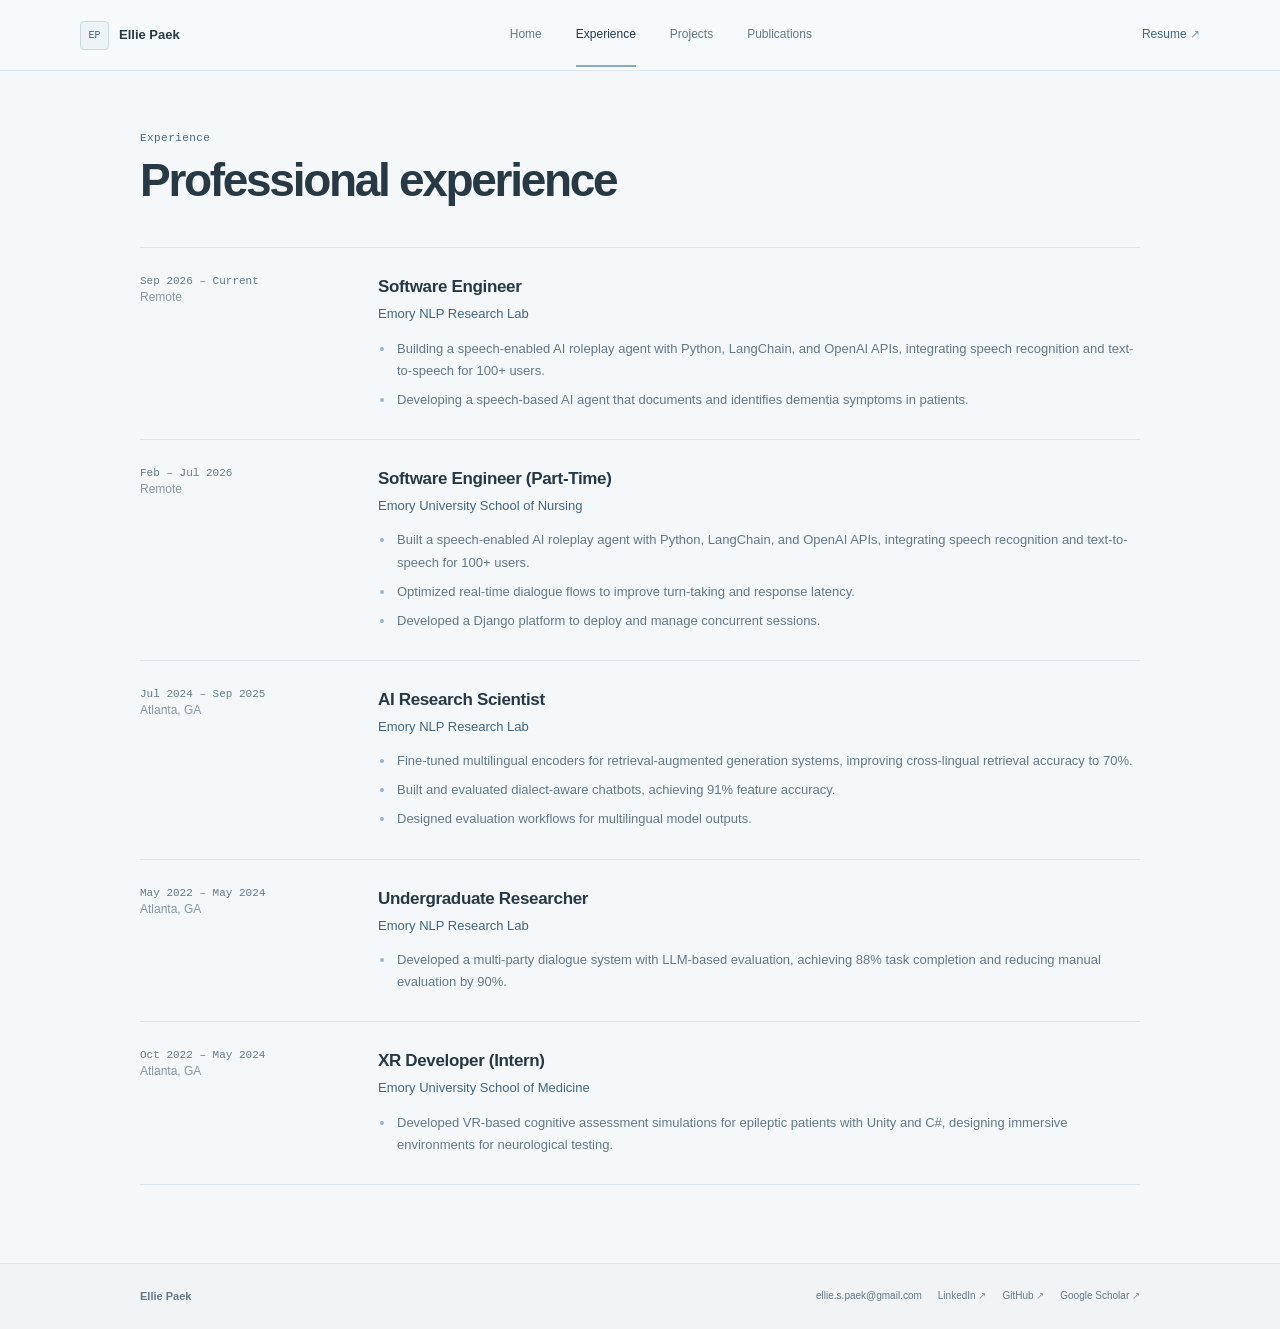
==== commit 1310af24: "adjust formats and update" ====
--- a/experience.html
+++ b/experience.html
@@ -26,7 +26,6 @@
       <section class="page-intro" aria-labelledby="page-title">
         <p class="eyebrow">Experience</p>
         <h1 id="page-title">Professional experience</h1>
-        <p>Software engineering and research roles at Emory University.</p>
       </section>
       <section class="experience-list" id="experience-list" aria-label="Work experience"></section>
     </main>
--- a/styles.css
+++ b/styles.css
@@ -55,7 +55,10 @@
 .education-location { margin: 3px 0 0; color: var(--quiet); font-size: 12px; }
 .degree-list { display: grid; gap: 7px; margin: 14px 0 0; padding: 0; list-style: none; }
 .degree-list li { color: var(--muted); font-size: 12px; line-height: 1.55; }
-.education-detail { margin: 12px 0 0; color: var(--quiet); font-size: 11px; line-height: 1.65; }
+.education-details { display: grid; gap: 10px; margin: 16px 0 0; }
+.education-details > div { display: grid; grid-template-columns: 115px minmax(0, 1fr); gap: 12px; }
+.education-details dt { color: var(--quiet); font-size: 11px; }
+.education-details dd { margin: 0; color: var(--muted); font-size: 11px; line-height: 1.6; }
 .skills-list { display: grid; gap: 13px; }
 .skill-group { display: grid; grid-template-columns: 135px minmax(0, 1fr); gap: 12px; }
 .skill-group h3 { margin: 1px 0 0; color: var(--quiet); font-size: 11px; font-weight: 500; }
@@ -132,6 +135,7 @@
   .home-lede { font-size: 14px; }
   .resume-section { align-items: flex-start; flex-direction: column; gap: 13px; }
   .skill-group { grid-template-columns: 1fr; gap: 4px; }
+  .education-details > div { grid-template-columns: 1fr; gap: 2px; }
 }
 
 @media (prefers-reduced-motion: reduce) {
